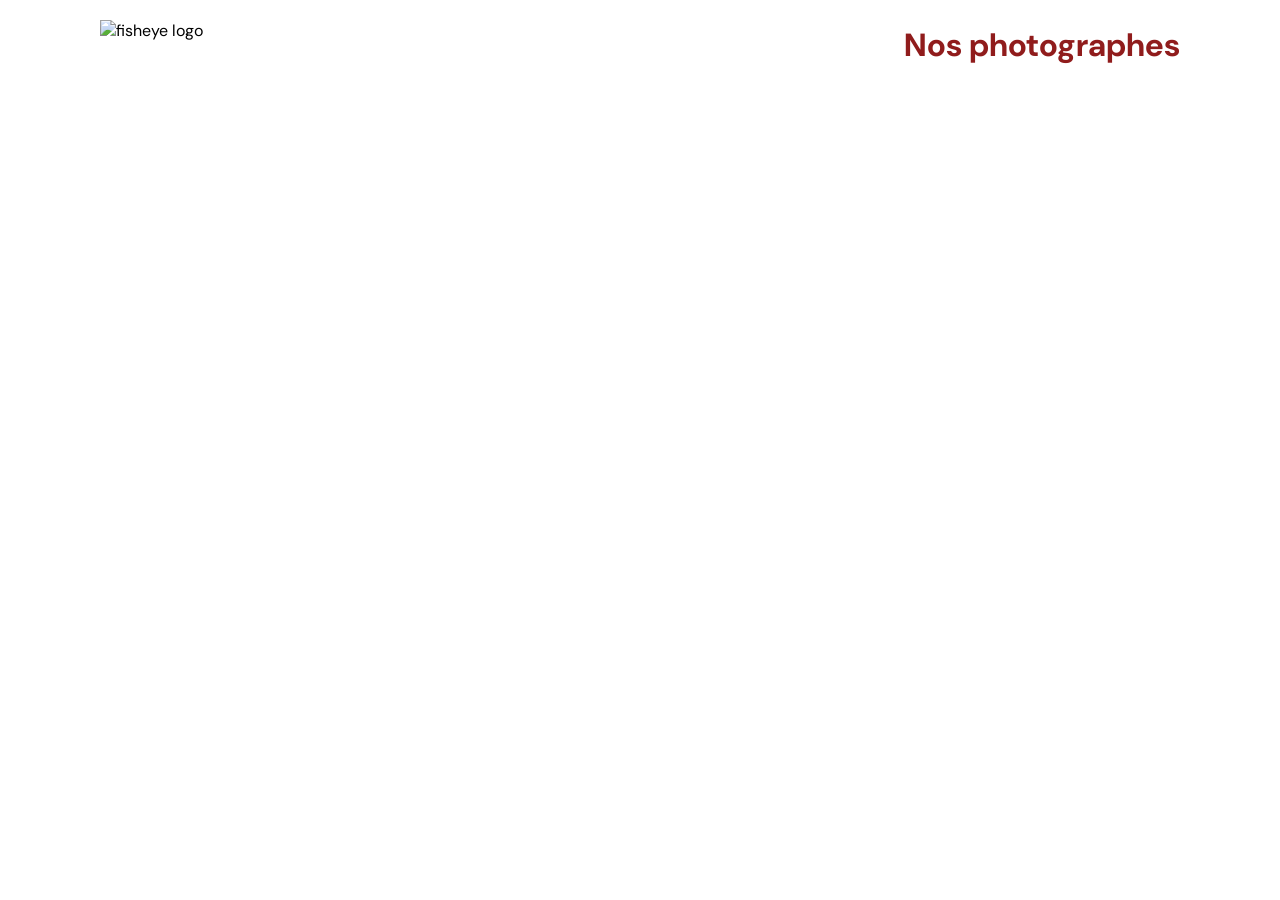
==== index.html @ 8613013f "fix : index.html UI" ====
<!DOCTYPE html>
<html lang="fr">
  <head>
    <link href="css/style.css" rel="stylesheet" type="text/css" />
    <meta charset="utf-8">
    <link rel="icon" type="image/png" href="assets/favicon.png">
    <link href="https://fonts.googleapis.com/css?family=DM+Sans&display=swap" rel="stylesheet">
    <title>Fisheye</title>
  </head>
  <body>
    <header>
        <img src="assets/images/logo.png" class="logo" alt="fisheye logo"/>
        <h1>Nos photographes</h1>
    </header>
    <main id="main">
        <div class="photographer_section"></div>
    </main>
    <script src="scripts/templates/index.js"></script>
    <script src="scripts/pages/index.js"></script>
  </body>
</html>
---- css/style.css ----
@import url("photographer.css");

body {
    font-family: "DM Sans", sans-serif;
    margin: 0;
}


header {
    display: flex;
    flex-direction: row;
    justify-content: space-between;
    align-items: center;
    height: 90px;
}

h1 {
    color: #901C1C;
    margin-right: 100px;
}

.logo {
    height: 50px;
    margin-left: 100px;
}

.photographer_section {
    display: grid;
    grid-template-columns: 1fr 1fr 1fr;
    gap: 70px;
    margin-top: 100px;
}

.photographer_section article {
    justify-self: center;
    display: flex;
    justify-content: center;
    align-items: center;
    flex-direction: column;
}

.photographer_section article h2 {
    color: #D3573C;
    font-size: 36px;
    margin-bottom: 0;
}

.photographer_section article img {
    height: 200px;
    width: 200px;
    object-fit: cover;
    object-position: center;
    border-radius: 50%;
}

.photographer_section a {
    text-decoration: inherit;
    text-align: center;
}

.photographer_section div {

}

.photographer_section h3 {
    color: #901C1C;
    font-size: 13px;
    font-weight: 400;
}

.photographer_section h4 {
    color: #000;
    font-size: 10px;
}

.photographer_section p {
    color: #757575;
    font-size: 9px;

}
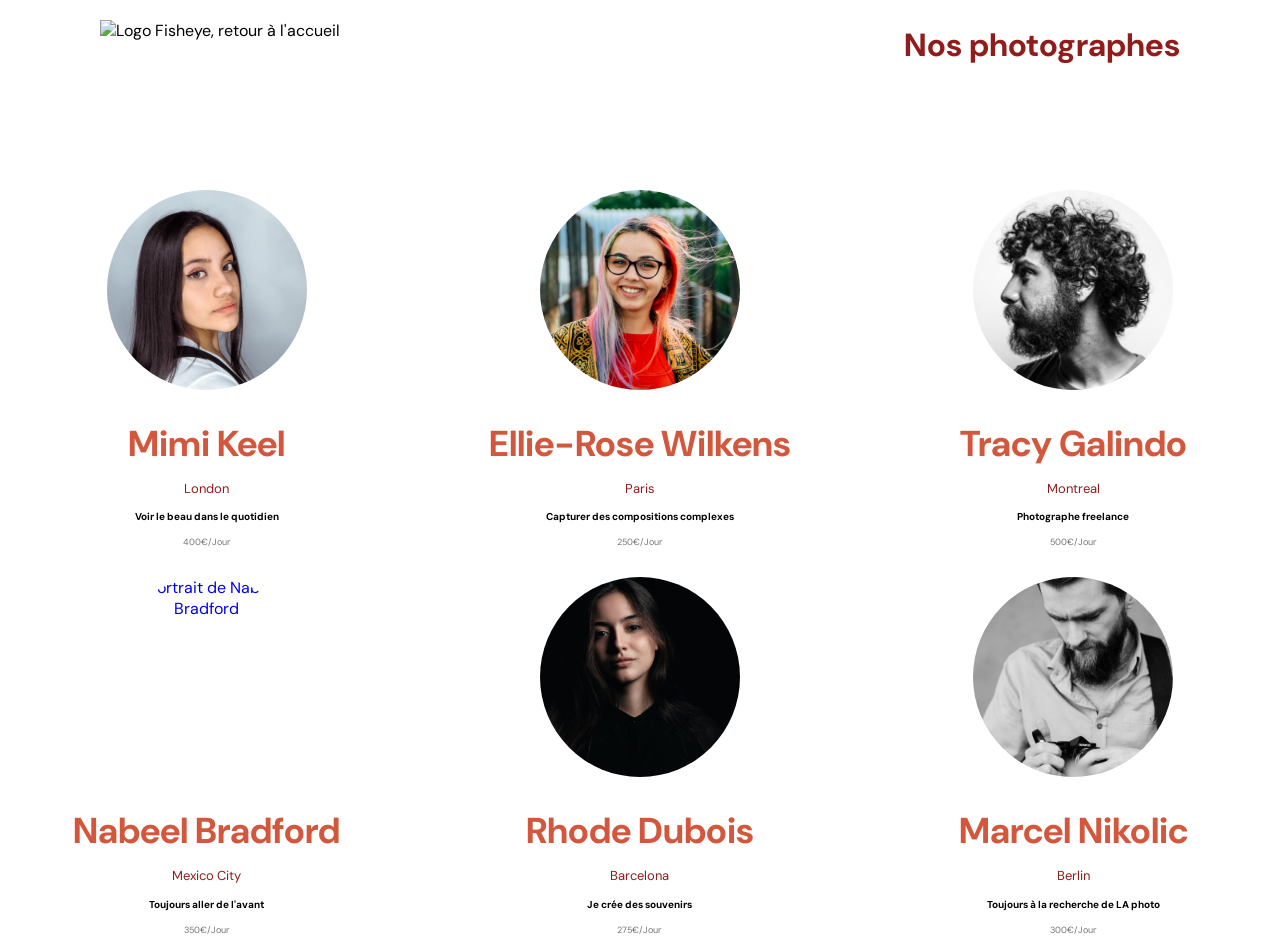
==== commit 983cd0e6: "fix: corrections des erreurs d'accessibilité" ====
--- a/index.html
+++ b/index.html
@@ -9,8 +9,8 @@
   </head>
   <body>
     <header>
-        <img src="assets/images/logo.png" class="logo" alt="fisheye logo"/>
-        <h1>Nos photographes</h1>
+        <img src="assets/images/logo.png" class="logo" alt="Logo Fisheye, retour à l'accueil"/>
+        <h1 tabindex="0">Nos photographes</h1>
     </header>
     <main id="main">
         <div class="photographer_section"></div>
--- a/css/style.css
+++ b/css/style.css
@@ -25,10 +25,10 @@
 }
 
 .photographer_section {
+    margin-top: 100px;
     display: grid;
-    grid-template-columns: 1fr 1fr 1fr;
-    gap: 70px;
-    margin-top: 100px;
+    grid-template-columns: repeat(3, 1fr);
+    gap: 20px;
 }
 
 .photographer_section article {
@@ -77,4 +77,5 @@
     color: #757575;
     font-size: 9px;
 
-}+}
+
